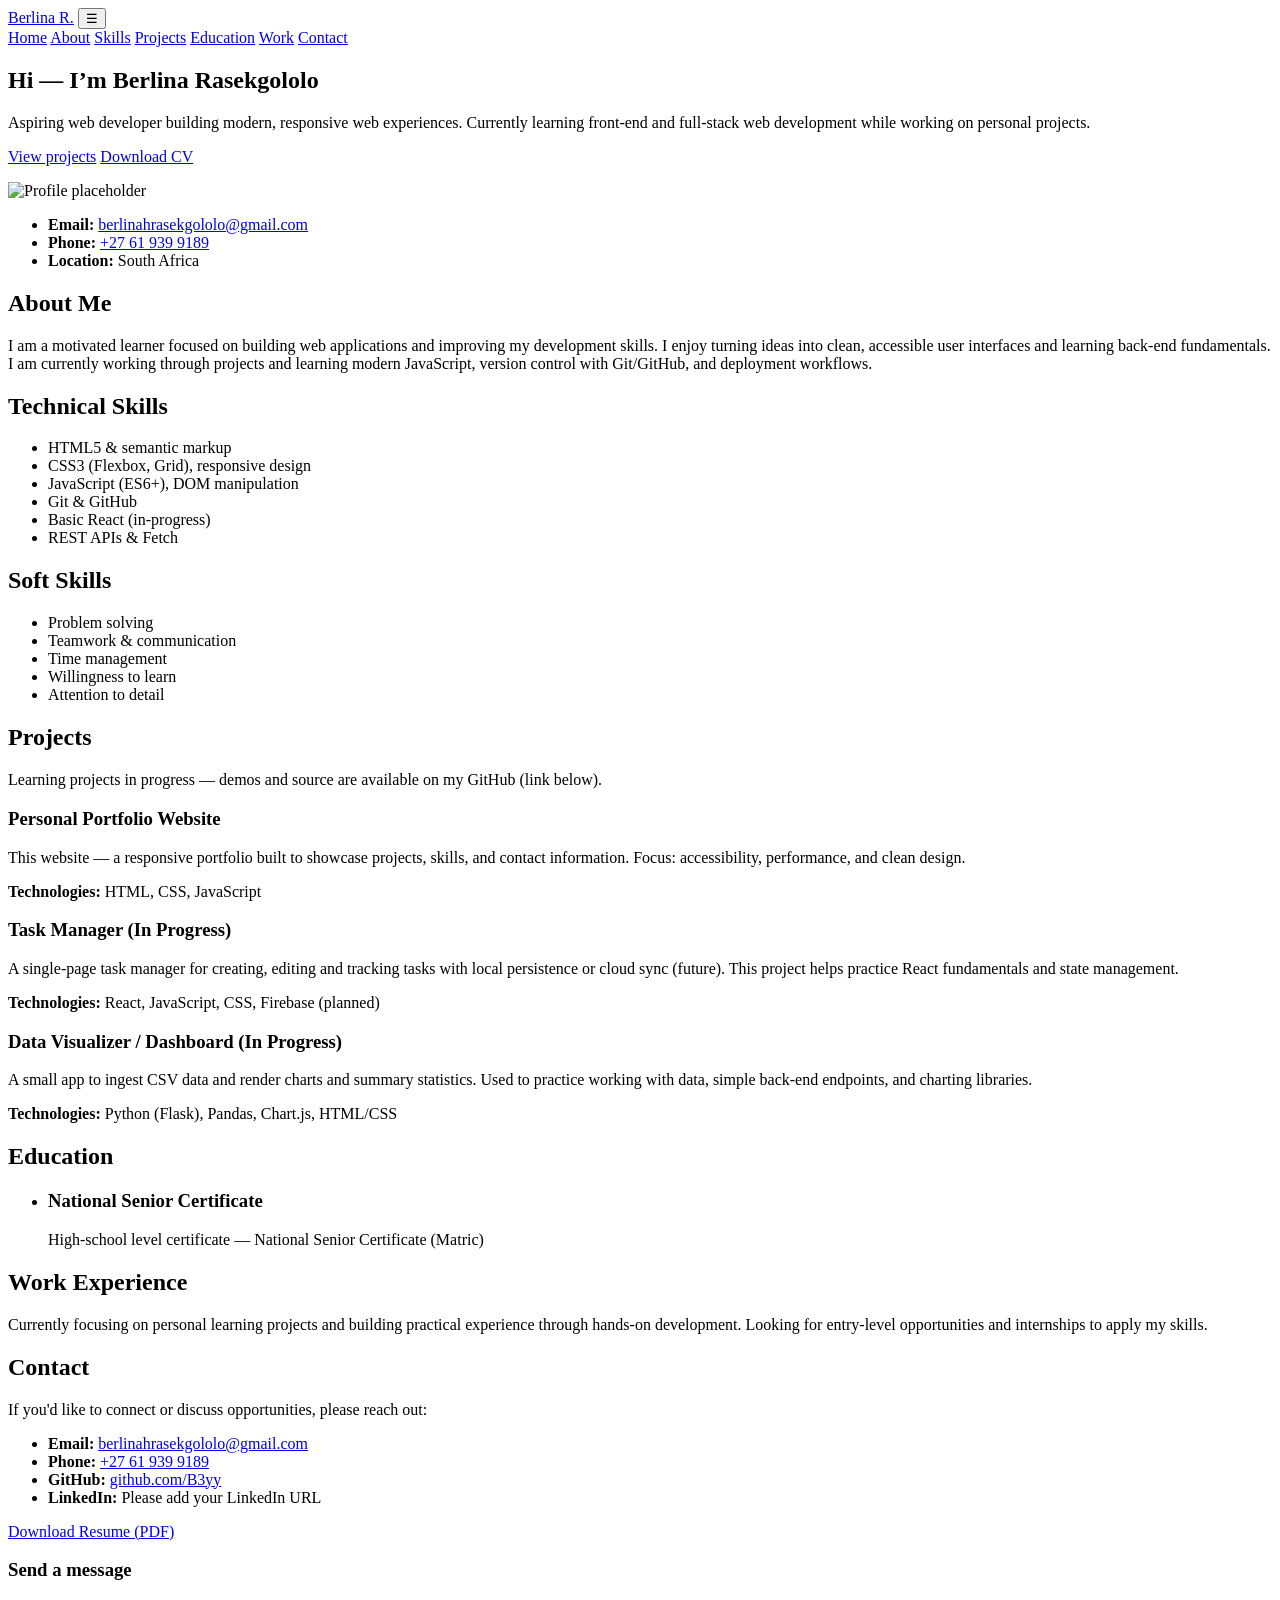
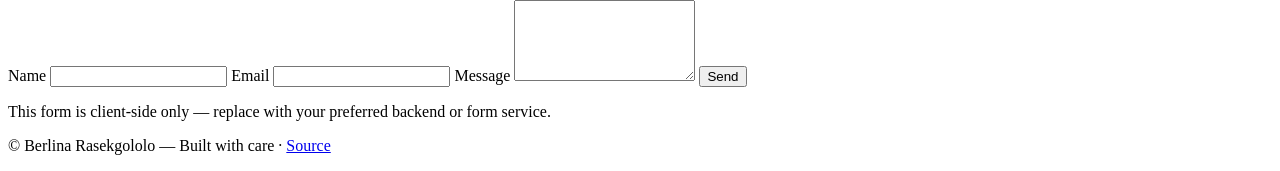
==== index.html @ 705319b6 "Add index.html for portfolio" ====
<!doctype html>
<html lang="en">
<head>
  <meta charset="utf-8">
  <meta name="viewport" content="width=device-width,initial-scale=1">
  <title>Berlina Rasekgololo — Portfolio</title>
  <meta name="description" content="Portfolio of Berlina Rasekgololo — aspiring web developer.">
  <link rel="stylesheet" href="/assets/styles.css">
  <link rel="icon" href="/assets/favicon.svg">
</head>
<body>
  <header class="nav-wrap">
    <div class="container nav">
      <a class="brand" href="#home">Berlina R.</a>
      <button id="navToggle" class="nav-toggle" aria-label="Toggle navigation">☰</button>
      <nav id="nav" class="nav-links">
        <a href="#home">Home</a>
        <a href="#about">About</a>
        <a href="#skills">Skills</a>
        <a href="#projects">Projects</a>
        <a href="#education">Education</a>
        <a href="#work">Work</a>
        <a href="#contact">Contact</a>
      </nav>
    </div>
  </header>

  <main>
    <!-- HOME -->
    <section id="home" class="hero">
      <div class="container hero-inner">
        <div class="hero-text">
          <h1>Hi — I’m Berlina Rasekgololo</h1>
          <p class="lead">Aspiring web developer building modern, responsive web experiences. Currently learning front-end and full-stack web development while working on personal projects.</p>
          <p class="actions">
            <a class="btn primary" href="#projects">View projects</a>
            <a class="btn" href="/assets/BERLINA_RASEKGOLOLO_Resume.pdf" download>Download CV</a>
          </p>
        </div>
        <div class="hero-card">
          <img alt="Profile placeholder" src="/assets/profile-placeholder.svg">
          <ul class="contact-mini">
            <li><strong>Email:</strong> <a href="mailto:berlinahrasekgololo@gmail.com">berlinahrasekgololo@gmail.com</a></li>
            <li><strong>Phone:</strong> <a href="tel:+27619399189">+27 61 939 9189</a></li>
            <li><strong>Location:</strong> South Africa</li>
          </ul>
        </div>
      </div>
    </section>

    <!-- ABOUT -->
    <section id="about" class="section">
      <div class="container">
        <h2>About Me</h2>
        <p>I am a motivated learner focused on building web applications and improving my development skills. I enjoy turning ideas into clean, accessible user interfaces and learning back-end fundamentals. I am currently working through projects and learning modern JavaScript, version control with Git/GitHub, and deployment workflows.</p>
      </div>
    </section>

    <!-- SKILLS -->
    <section id="skills" class="section alt">
      <div class="container grid-2">
        <div>
          <h2>Technical Skills</h2>
          <ul class="skills-list">
            <li>HTML5 &amp; semantic markup</li>
            <li>CSS3 (Flexbox, Grid), responsive design</li>
            <li>JavaScript (ES6+), DOM manipulation</li>
            <li>Git &amp; GitHub</li>
            <li>Basic React (in-progress)</li>
            <li>REST APIs &amp; Fetch</li>
          </ul>
        </div>
        <div>
          <h2>Soft Skills</h2>
          <ul class="skills-list">
            <li>Problem solving</li>
            <li>Teamwork &amp; communication</li>
            <li>Time management</li>
            <li>Willingness to learn</li>
            <li>Attention to detail</li>
          </ul>
        </div>
      </div>
    </section>

    <!-- PROJECTS -->
    <section id="projects" class="section">
      <div class="container">
        <h2>Projects</h2>
        <p class="muted">Learning projects in progress — demos and source are available on my GitHub (link below).</p>

        <div class="projects">
          <article class="project">
            <h3>Personal Portfolio Website</h3>
            <p>This website — a responsive portfolio built to showcase projects, skills, and contact information. Focus: accessibility, performance, and clean design.</p>
            <p class="project-tech"><strong>Technologies:</strong> HTML, CSS, JavaScript</p>
          </article>

          <article class="project">
            <h3>Task Manager (In Progress)</h3>
            <p>A single-page task manager for creating, editing and tracking tasks with local persistence or cloud sync (future). This project helps practice React fundamentals and state management.</p>
            <p class="project-tech"><strong>Technologies:</strong> React, JavaScript, CSS, Firebase (planned)</p>
          </article>

          <article class="project">
            <h3>Data Visualizer / Dashboard (In Progress)</h3>
            <p>A small app to ingest CSV data and render charts and summary statistics. Used to practice working with data, simple back-end endpoints, and charting libraries.</p>
            <p class="project-tech"><strong>Technologies:</strong> Python (Flask), Pandas, Chart.js, HTML/CSS</p>
          </article>
        </div>
      </div>
    </section>

    <!-- EDUCATION -->
    <section id="education" class="section alt">
      <div class="container">
        <h2>Education</h2>
        <ul class="education-list">
          <li>
            <h3>National Senior Certificate</h3>
            <p>High-school level certificate — National Senior Certificate (Matric)</p>
          </li>
        </ul>
      </div>
    </section>

    <!-- WORK EXPERIENCE -->
    <section id="work" class="section">
      <div class="container">
        <h2>Work Experience</h2>
        <p>Currently focusing on personal learning projects and building practical experience through hands-on development. Looking for entry-level opportunities and internships to apply my skills.</p>
      </div>
    </section>

    <!-- CONTACT -->
    <section id="contact" class="section alt">
      <div class="container contact-grid">
        <div>
          <h2>Contact</h2>
          <p>If you'd like to connect or discuss opportunities, please reach out:</p>
          <ul class="contact-list">
            <li><strong>Email:</strong> <a href="mailto:berlinahrasekgololo@gmail.com">berlinahrasekgololo@gmail.com</a></li>
            <li><strong>Phone:</strong> <a href="tel:+27619399189">+27 61 939 9189</a></li>
            <li><strong>GitHub:</strong> <a href="https://github.com/B3yy">github.com/B3yy</a></li>
            <li><strong>LinkedIn:</strong> <span class="muted">Please add your LinkedIn URL</span></li>
          </ul>
          <p><a class="btn" href="/assets/BERLINA_RASEKGOLOLO_Resume.pdf" download>Download Resume (PDF)</a></p>
        </div>
        <div>
          <h3>Send a message</h3>
          <form id="contactForm">
            <label for="name">Name</label>
            <input id="name" name="name" required>
            <label for="email">Email</label>
            <input id="email" name="email" type="email" required>
            <label for="message">Message</label>
            <textarea id="message" name="message" rows="5" required></textarea>
            <button class="btn primary" type="submit">Send</button>
            <p class="form-note muted">This form is client-side only — replace with your preferred backend or form service.</p>
          </form>
        </div>
      </div>
    </section>
  </main>

  <footer class="site-footer">
    <div class="container">
      <p>© <span id="year"></span> Berlina Rasekgololo — Built with care · <a href="https://github.com/B3yy/Berlina.github.io-">Source</a></p>
    </div>
  </footer>

  <script src="/assets/script.js"></script>
</body>
</html>
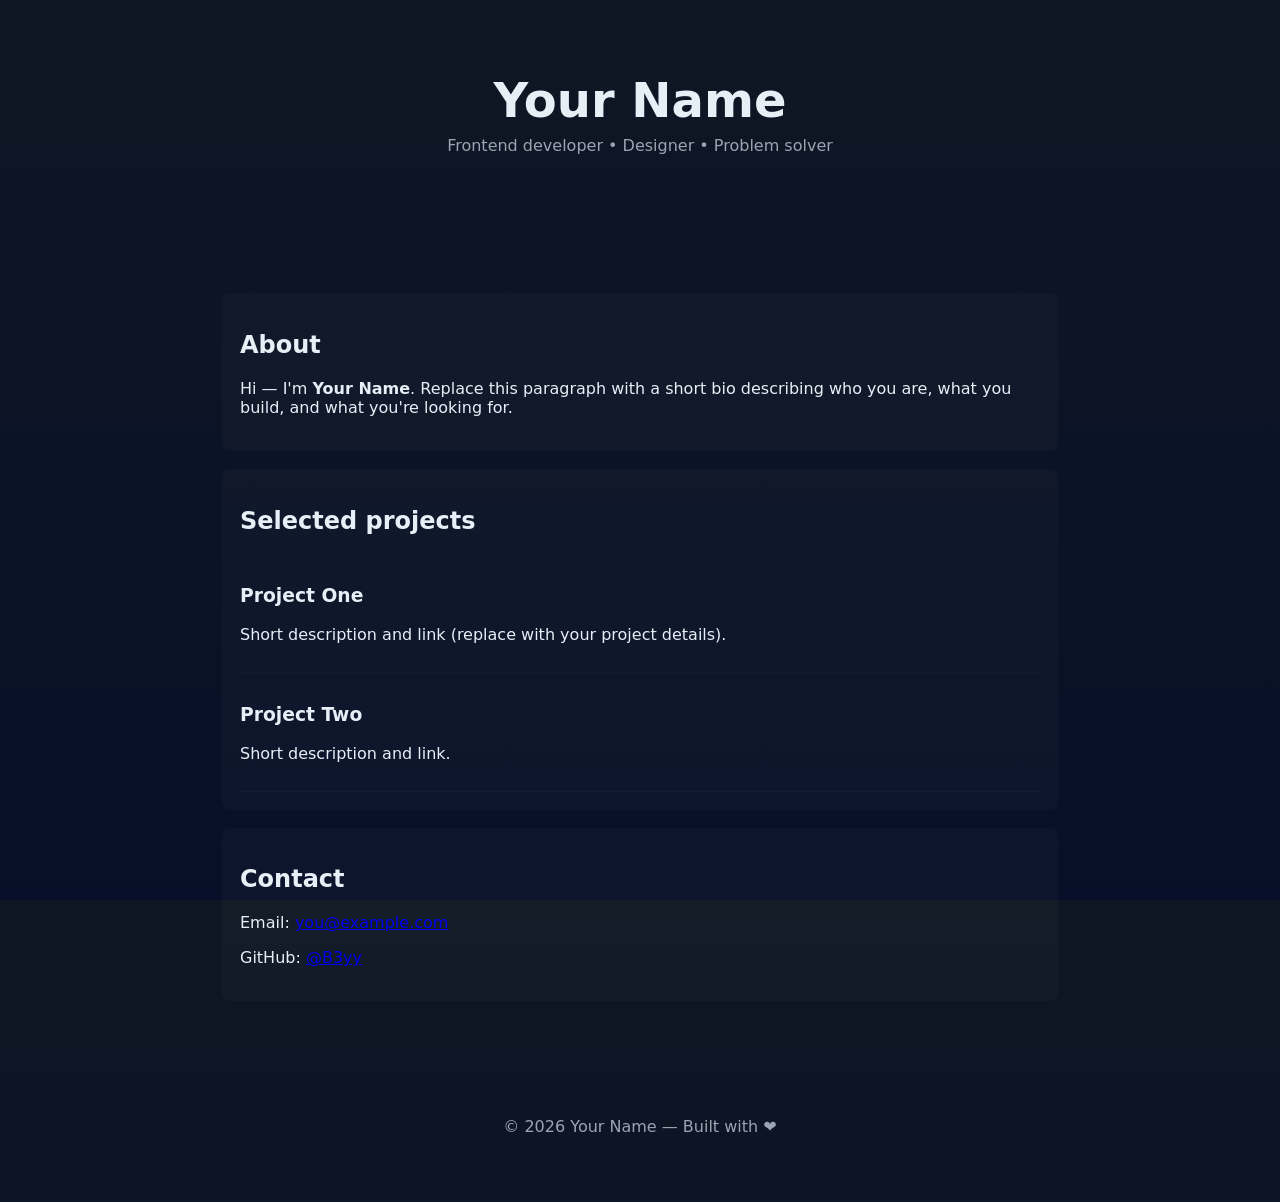
==== commit 7f531953: "Add default portfolio (index.html, css, README, LICENSE, .gitignore, images)" ====
--- a/index.html
+++ b/index.html
@@ -3,172 +3,48 @@
 <head>
   <meta charset="utf-8">
   <meta name="viewport" content="width=device-width,initial-scale=1">
-  <title>Berlina Rasekgololo — Portfolio</title>
-  <meta name="description" content="Portfolio of Berlina Rasekgololo — aspiring web developer.">
-  <link rel="stylesheet" href="/assets/styles.css">
-  <link rel="icon" href="/assets/favicon.svg">
+  <title>Your Name — Portfolio</title>
+  <link rel="stylesheet" href="/css/styles.css">
 </head>
 <body>
-  <header class="nav-wrap">
-    <div class="container nav">
-      <a class="brand" href="#home">Berlina R.</a>
-      <button id="navToggle" class="nav-toggle" aria-label="Toggle navigation">☰</button>
-      <nav id="nav" class="nav-links">
-        <a href="#home">Home</a>
-        <a href="#about">About</a>
-        <a href="#skills">Skills</a>
-        <a href="#projects">Projects</a>
-        <a href="#education">Education</a>
-        <a href="#work">Work</a>
-        <a href="#contact">Contact</a>
-      </nav>
+  <header class="site-header">
+    <div class="container">
+      <h1>Your Name</h1>
+      <p class="tagline">Frontend developer • Designer • Problem solver</p>
     </div>
   </header>
 
-  <main>
-    <!-- HOME -->
-    <section id="home" class="hero">
-      <div class="container hero-inner">
-        <div class="hero-text">
-          <h1>Hi — I’m Berlina Rasekgololo</h1>
-          <p class="lead">Aspiring web developer building modern, responsive web experiences. Currently learning front-end and full-stack web development while working on personal projects.</p>
-          <p class="actions">
-            <a class="btn primary" href="#projects">View projects</a>
-            <a class="btn" href="/assets/BERLINA_RASEKGOLOLO_Resume.pdf" download>Download CV</a>
-          </p>
-        </div>
-        <div class="hero-card">
-          <img alt="Profile placeholder" src="/assets/profile-placeholder.svg">
-          <ul class="contact-mini">
-            <li><strong>Email:</strong> <a href="mailto:berlinahrasekgololo@gmail.com">berlinahrasekgololo@gmail.com</a></li>
-            <li><strong>Phone:</strong> <a href="tel:+27619399189">+27 61 939 9189</a></li>
-            <li><strong>Location:</strong> South Africa</li>
-          </ul>
-        </div>
-      </div>
+  <main class="container">
+    <section id="about">
+      <h2>About</h2>
+      <p>Hi — I'm <strong>Your Name</strong>. Replace this paragraph with a short bio describing who you are, what you build, and what you're looking for.</p>
     </section>
 
-    <!-- ABOUT -->
-    <section id="about" class="section">
-      <div class="container">
-        <h2>About Me</h2>
-        <p>I am a motivated learner focused on building web applications and improving my development skills. I enjoy turning ideas into clean, accessible user interfaces and learning back-end fundamentals. I am currently working through projects and learning modern JavaScript, version control with Git/GitHub, and deployment workflows.</p>
-      </div>
+    <section id="projects">
+      <h2>Selected projects</h2>
+      <ul class="projects-list">
+        <li>
+          <h3>Project One</h3>
+          <p>Short description and link (replace with your project details).</p>
+        </li>
+        <li>
+          <h3>Project Two</h3>
+          <p>Short description and link.</p>
+        </li>
+      </ul>
     </section>
 
-    <!-- SKILLS -->
-    <section id="skills" class="section alt">
-      <div class="container grid-2">
-        <div>
-          <h2>Technical Skills</h2>
-          <ul class="skills-list">
-            <li>HTML5 &amp; semantic markup</li>
-            <li>CSS3 (Flexbox, Grid), responsive design</li>
-            <li>JavaScript (ES6+), DOM manipulation</li>
-            <li>Git &amp; GitHub</li>
-            <li>Basic React (in-progress)</li>
-            <li>REST APIs &amp; Fetch</li>
-          </ul>
-        </div>
-        <div>
-          <h2>Soft Skills</h2>
-          <ul class="skills-list">
-            <li>Problem solving</li>
-            <li>Teamwork &amp; communication</li>
-            <li>Time management</li>
-            <li>Willingness to learn</li>
-            <li>Attention to detail</li>
-          </ul>
-        </div>
-      </div>
-    </section>
-
-    <!-- PROJECTS -->
-    <section id="projects" class="section">
-      <div class="container">
-        <h2>Projects</h2>
-        <p class="muted">Learning projects in progress — demos and source are available on my GitHub (link below).</p>
-
-        <div class="projects">
-          <article class="project">
-            <h3>Personal Portfolio Website</h3>
-            <p>This website — a responsive portfolio built to showcase projects, skills, and contact information. Focus: accessibility, performance, and clean design.</p>
-            <p class="project-tech"><strong>Technologies:</strong> HTML, CSS, JavaScript</p>
-          </article>
-
-          <article class="project">
-            <h3>Task Manager (In Progress)</h3>
-            <p>A single-page task manager for creating, editing and tracking tasks with local persistence or cloud sync (future). This project helps practice React fundamentals and state management.</p>
-            <p class="project-tech"><strong>Technologies:</strong> React, JavaScript, CSS, Firebase (planned)</p>
-          </article>
-
-          <article class="project">
-            <h3>Data Visualizer / Dashboard (In Progress)</h3>
-            <p>A small app to ingest CSV data and render charts and summary statistics. Used to practice working with data, simple back-end endpoints, and charting libraries.</p>
-            <p class="project-tech"><strong>Technologies:</strong> Python (Flask), Pandas, Chart.js, HTML/CSS</p>
-          </article>
-        </div>
-      </div>
-    </section>
-
-    <!-- EDUCATION -->
-    <section id="education" class="section alt">
-      <div class="container">
-        <h2>Education</h2>
-        <ul class="education-list">
-          <li>
-            <h3>National Senior Certificate</h3>
-            <p>High-school level certificate — National Senior Certificate (Matric)</p>
-          </li>
-        </ul>
-      </div>
-    </section>
-
-    <!-- WORK EXPERIENCE -->
-    <section id="work" class="section">
-      <div class="container">
-        <h2>Work Experience</h2>
-        <p>Currently focusing on personal learning projects and building practical experience through hands-on development. Looking for entry-level opportunities and internships to apply my skills.</p>
-      </div>
-    </section>
-
-    <!-- CONTACT -->
-    <section id="contact" class="section alt">
-      <div class="container contact-grid">
-        <div>
-          <h2>Contact</h2>
-          <p>If you'd like to connect or discuss opportunities, please reach out:</p>
-          <ul class="contact-list">
-            <li><strong>Email:</strong> <a href="mailto:berlinahrasekgololo@gmail.com">berlinahrasekgololo@gmail.com</a></li>
-            <li><strong>Phone:</strong> <a href="tel:+27619399189">+27 61 939 9189</a></li>
-            <li><strong>GitHub:</strong> <a href="https://github.com/B3yy">github.com/B3yy</a></li>
-            <li><strong>LinkedIn:</strong> <span class="muted">Please add your LinkedIn URL</span></li>
-          </ul>
-          <p><a class="btn" href="/assets/BERLINA_RASEKGOLOLO_Resume.pdf" download>Download Resume (PDF)</a></p>
-        </div>
-        <div>
-          <h3>Send a message</h3>
-          <form id="contactForm">
-            <label for="name">Name</label>
-            <input id="name" name="name" required>
-            <label for="email">Email</label>
-            <input id="email" name="email" type="email" required>
-            <label for="message">Message</label>
-            <textarea id="message" name="message" rows="5" required></textarea>
-            <button class="btn primary" type="submit">Send</button>
-            <p class="form-note muted">This form is client-side only — replace with your preferred backend or form service.</p>
-          </form>
-        </div>
-      </div>
+    <section id="contact">
+      <h2>Contact</h2>
+      <p>Email: <a href="mailto:you@example.com">you@example.com</a></p>
+      <p>GitHub: <a href="https://github.com/B3yy">@B3yy</a></p>
     </section>
   </main>
 
   <footer class="site-footer">
     <div class="container">
-      <p>© <span id="year"></span> Berlina Rasekgololo — Built with care · <a href="https://github.com/B3yy/Berlina.github.io-">Source</a></p>
+      <p>© 2026 Your Name — Built with ❤️</p>
     </div>
   </footer>
-
-  <script src="/assets/script.js"></script>
 </body>
 </html>
--- a/css/styles.css
+++ b/css/styles.css
@@ -0,0 +1,20 @@
+/* Basic responsive portfolio styles */
+:root{
+  --bg:#0f1724;
+  --card:#0b1220;
+  --muted:#9aa4b2;
+  --accent:#4f46e5;
+  --text:#e6eef6;
+}
+*{box-sizing:border-box}
+html,body{height:100%;margin:0;font-family:system-ui,-apple-system,Segoe UI,Roboto,'Helvetica Neue',Arial;color:var(--text);background:linear-gradient(180deg,var(--bg),#071028)}
+.container{max-width:900px;margin:0 auto;padding:24px}
+.site-header{padding:40px 0;text-align:center}
+.site-header h1{margin:0;font-size:2.2rem}
+.tagline{color:var(--muted);margin-top:8px}
+main{padding-bottom:48px}
+section{background:rgba(255,255,255,0.02);border-radius:8px;padding:18px;margin:18px 0}
+.projects-list{list-style:none;padding:0;margin:0}
+.projects-list li{padding:12px 0;border-bottom:1px solid rgba(255,255,255,0.02)}
+.site-footer{text-align:center;padding:18px;color:var(--muted)}
+@media(min-width:700px){.site-header h1{font-size:3rem}.container{padding:32px}}
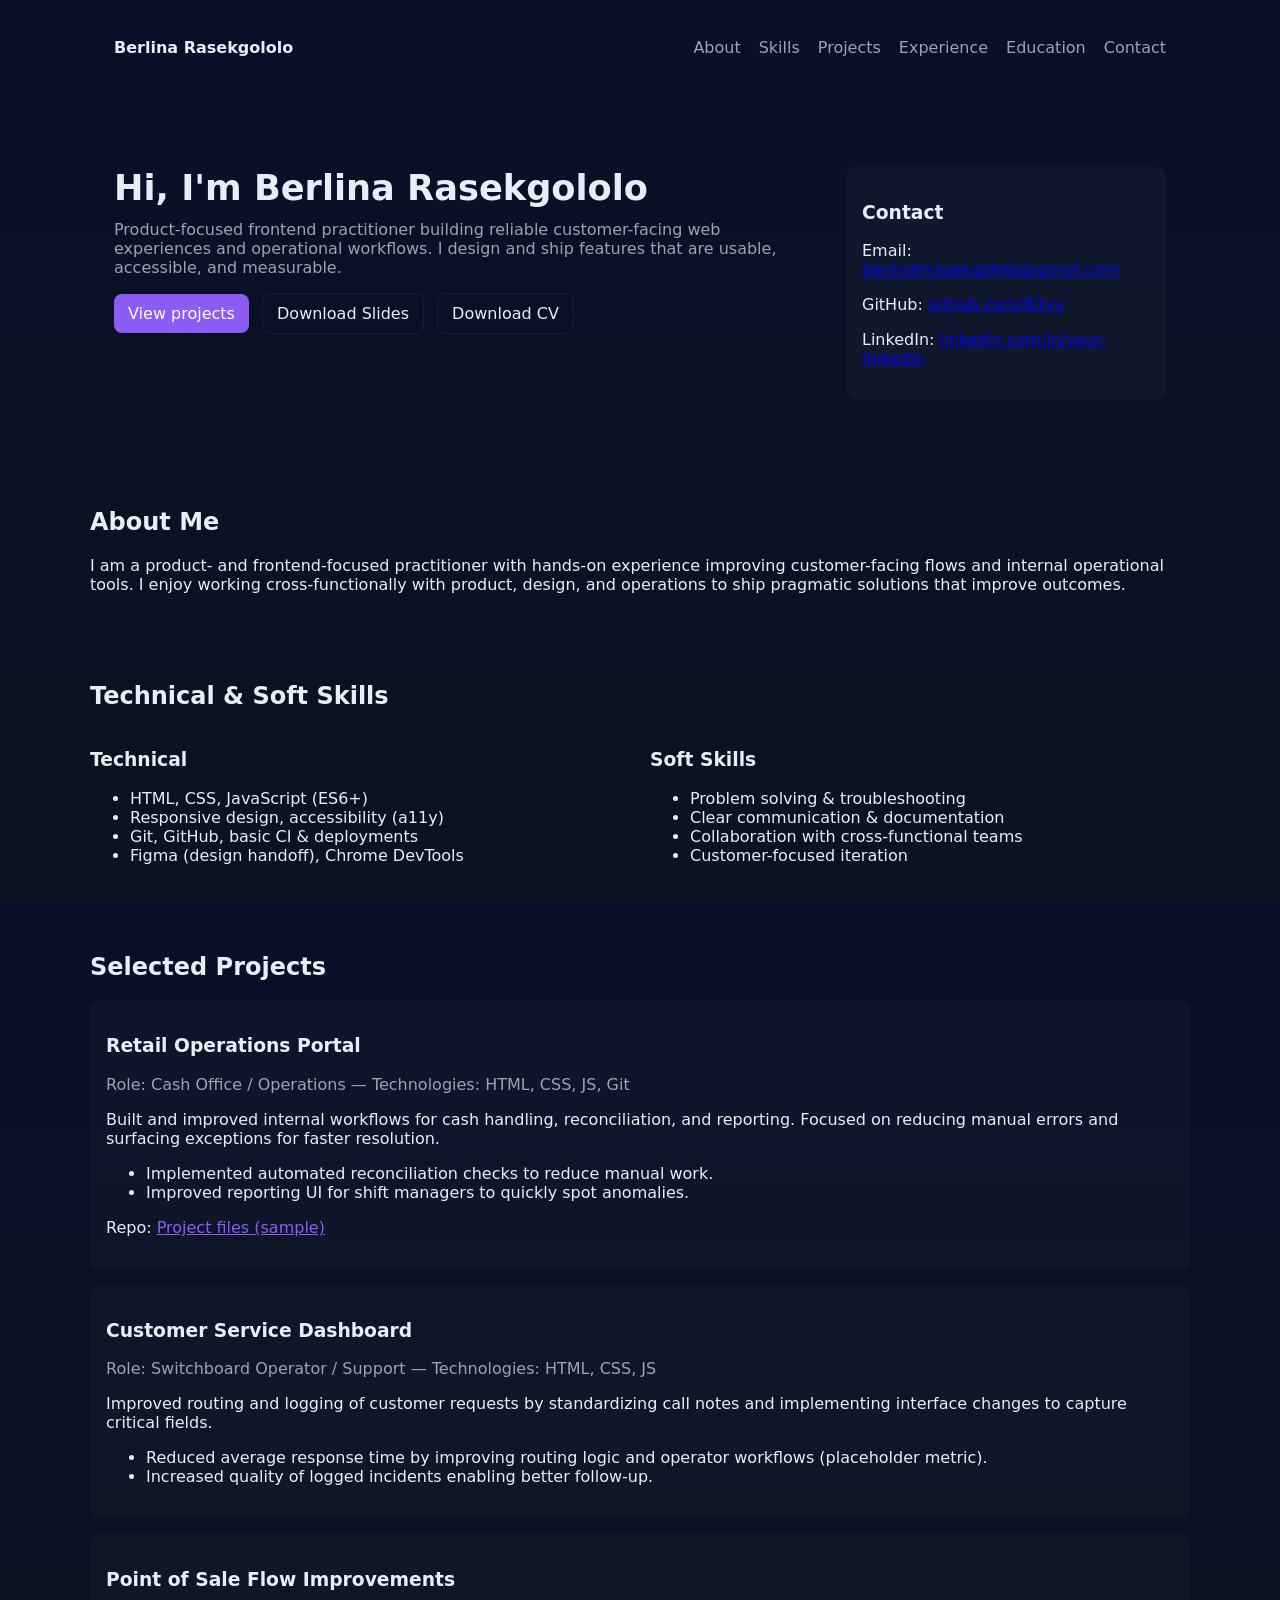
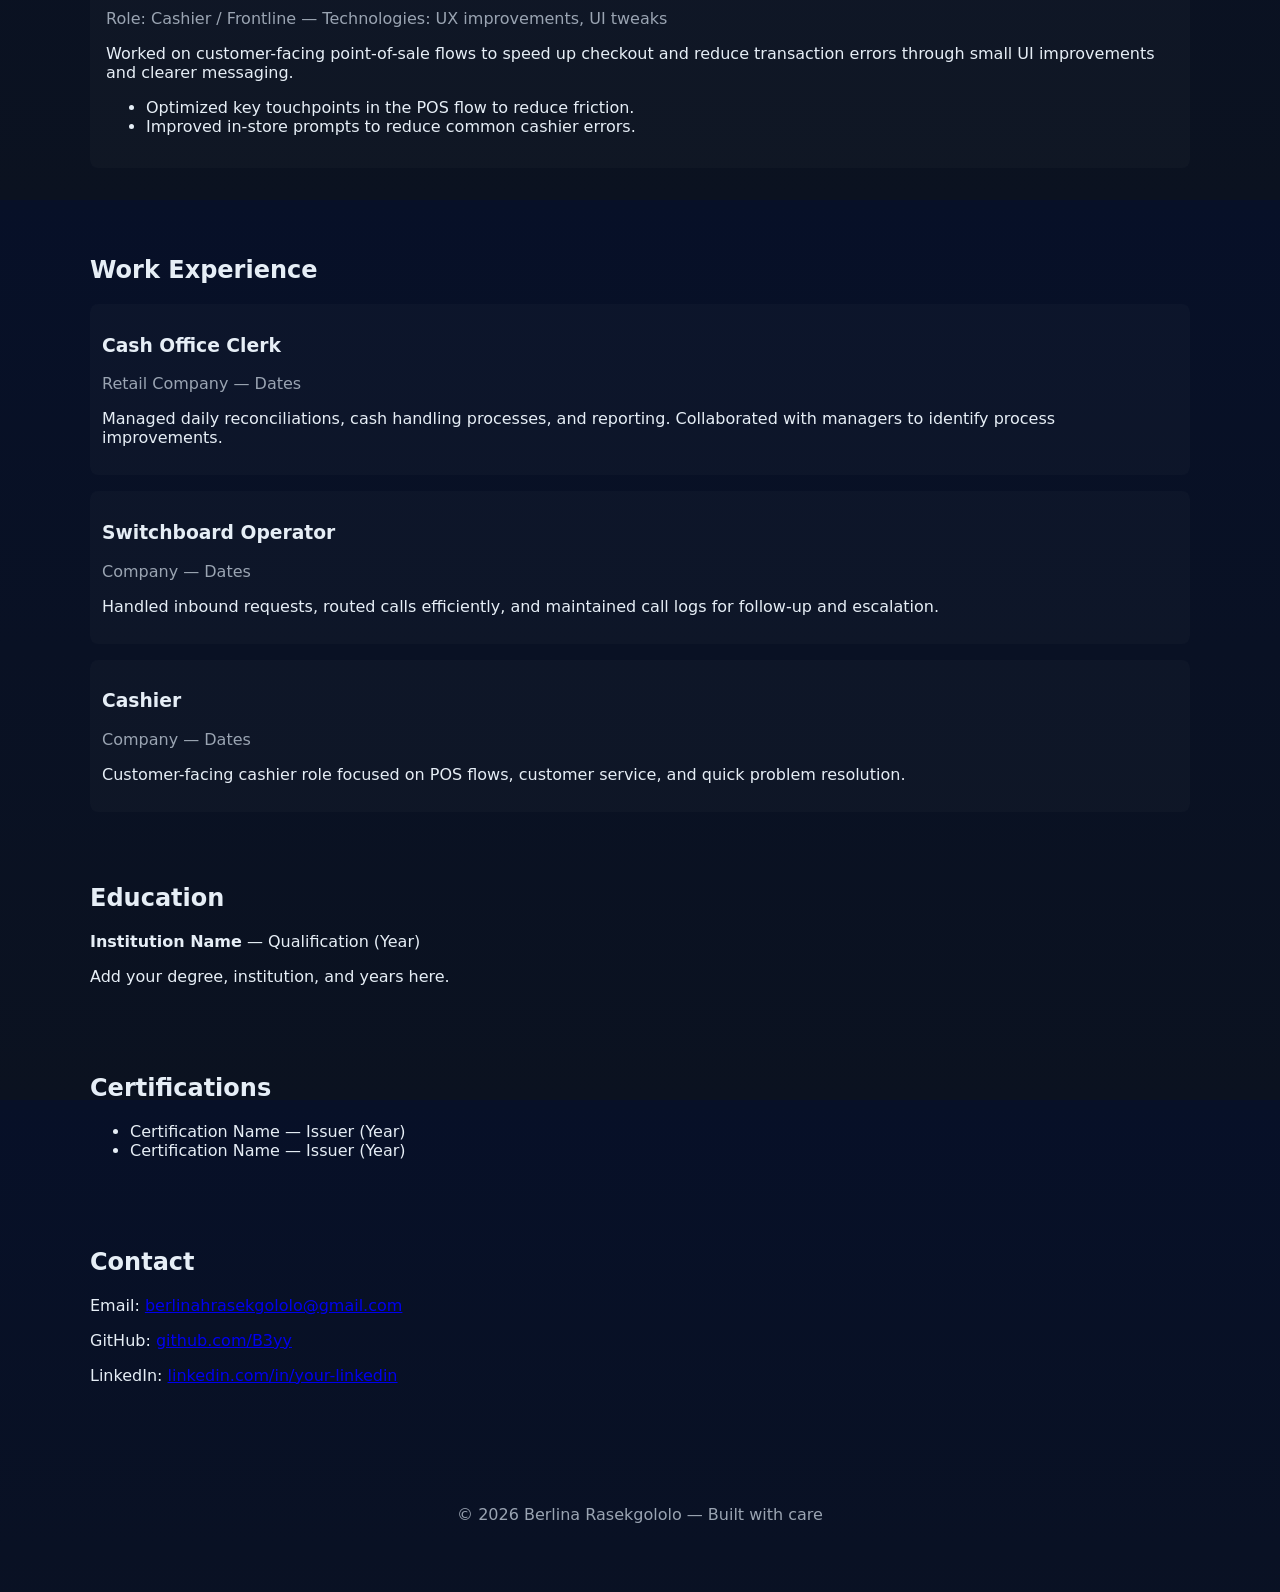
==== commit 152518d2: "Update site: modern responsive portfolio (home, about, skills, projects, education, certifications, " ====
--- a/index.html
+++ b/index.html
@@ -3,48 +3,176 @@
 <head>
   <meta charset="utf-8">
   <meta name="viewport" content="width=device-width,initial-scale=1">
-  <title>Your Name — Portfolio</title>
+  <title>Berlina Rasekgololo — Digital Product Portfolio</title>
+  <meta name="description" content="Berlina Rasekgololo — Product & Frontend portfolio. Selected projects, skills, and contact details.">
   <link rel="stylesheet" href="/css/styles.css">
+  <link rel="icon" href="/favicon.ico">
 </head>
 <body>
   <header class="site-header">
-    <div class="container">
-      <h1>Your Name</h1>
-      <p class="tagline">Frontend developer • Designer • Problem solver</p>
+    <div class="nav container">
+      <a class="brand" href="#home">Berlina Rasekgololo</a>
+      <button class="nav-toggle" id="navToggle" aria-label="Open navigation">☰</button>
+      <nav class="nav-links" id="navLinks">
+        <a href="#about">About</a>
+        <a href="#skills">Skills</a>
+        <a href="#projects">Projects</a>
+        <a href="#experience">Experience</a>
+        <a href="#education">Education</a>
+        <a href="#contact">Contact</a>
+      </nav>
     </div>
   </header>
 
-  <main class="container">
-    <section id="about">
-      <h2>About</h2>
-      <p>Hi — I'm <strong>Your Name</strong>. Replace this paragraph with a short bio describing who you are, what you build, and what you're looking for.</p>
+  <main>
+    <section id="home" class="hero">
+      <div class="container hero-grid">
+        <div class="hero-content">
+          <h1>Hi, I'm Berlina Rasekgololo</h1>
+          <p class="lead">Product-focused frontend practitioner building reliable customer-facing web experiences and operational workflows. I design and ship features that are usable, accessible, and measurable.</p>
+          <p class="cta">
+            <a class="btn primary" href="#projects">View projects</a>
+            <a class="btn outline" href="/assets/Berlina_Rasekgololo_Portfolio.pptx" download>Download Slides</a>
+            <a class="btn outline" href="/assets/BERLINA_RASEKGOLOLO_Resume.pdf" download>Download CV</a>
+          </p>
+        </div>
+        <div class="hero-aside">
+          <div class="card">
+            <h3>Contact</h3>
+            <p>Email: <a href="mailto:berlinahrasekgololo@gmail.com">berlinahrasekgololo@gmail.com</a></p>
+            <p>GitHub: <a href="https://github.com/B3yy" target="_blank" rel="noopener">github.com/B3yy</a></p>
+            <p>LinkedIn: <a href="https://linkedin.com/in/your-linkedin" target="_blank" rel="noopener">linkedin.com/in/your-linkedin</a></p>
+          </div>
+        </div>
+      </div>
     </section>
 
-    <section id="projects">
-      <h2>Selected projects</h2>
-      <ul class="projects-list">
-        <li>
-          <h3>Project One</h3>
-          <p>Short description and link (replace with your project details).</p>
-        </li>
-        <li>
-          <h3>Project Two</h3>
-          <p>Short description and link.</p>
-        </li>
+    <section id="about" class="container section">
+      <h2>About Me</h2>
+      <p>I am a product- and frontend-focused practitioner with hands-on experience improving customer-facing flows and internal operational tools. I enjoy working cross-functionally with product, design, and operations to ship pragmatic solutions that improve outcomes.</p>
+    </section>
+
+    <section id="skills" class="container section">
+      <h2>Technical & Soft Skills</h2>
+      <div class="skills-grid">
+        <div>
+          <h3>Technical</h3>
+          <ul>
+            <li>HTML, CSS, JavaScript (ES6+)</li>
+            <li>Responsive design, accessibility (a11y)</li>
+            <li>Git, GitHub, basic CI & deployments</li>
+            <li>Figma (design handoff), Chrome DevTools</li>
+          </ul>
+        </div>
+        <div>
+          <h3>Soft Skills</h3>
+          <ul>
+            <li>Problem solving & troubleshooting</li>
+            <li>Clear communication & documentation</li>
+            <li>Collaboration with cross-functional teams</li>
+            <li>Customer-focused iteration</li>
+          </ul>
+        </div>
+      </div>
+    </section>
+
+    <section id="projects" class="container section">
+      <h2>Selected Projects</h2>
+
+      <article class="project">
+        <h3>Retail Operations Portal</h3>
+        <p class="muted">Role: Cash Office / Operations — Technologies: HTML, CSS, JS, Git</p>
+        <p>Built and improved internal workflows for cash handling, reconciliation, and reporting. Focused on reducing manual errors and surfacing exceptions for faster resolution.</p>
+        <ul>
+          <li>Implemented automated reconciliation checks to reduce manual work.</li>
+          <li>Improved reporting UI for shift managers to quickly spot anomalies.</li>
+        </ul>
+        <p class="project-links">Repo: <a href="https://github.com/B3yy/Berlina.github.io-" target="_blank" rel="noopener">Project files (sample)</a></p>
+      </article>
+
+      <article class="project">
+        <h3>Customer Service Dashboard</h3>
+        <p class="muted">Role: Switchboard Operator / Support — Technologies: HTML, CSS, JS</p>
+        <p>Improved routing and logging of customer requests by standardizing call notes and implementing interface changes to capture critical fields.</p>
+        <ul>
+          <li>Reduced average response time by improving routing logic and operator workflows (placeholder metric).</li>
+          <li>Increased quality of logged incidents enabling better follow-up.</li>
+        </ul>
+      </article>
+
+      <article class="project">
+        <h3>Point of Sale Flow Improvements</h3>
+        <p class="muted">Role: Cashier / Frontline — Technologies: UX improvements, UI tweaks</p>
+        <p>Worked on customer-facing point-of-sale flows to speed up checkout and reduce transaction errors through small UI improvements and clearer messaging.</p>
+        <ul>
+          <li>Optimized key touchpoints in the POS flow to reduce friction.</li>
+          <li>Improved in-store prompts to reduce common cashier errors.</li>
+        </ul>
+      </article>
+
+    </section>
+
+    <section id="experience" class="container section">
+      <h2>Work Experience</h2>
+      <div class="timeline">
+        <div class="timeline-item">
+          <h3>Cash Office Clerk</h3>
+          <p class="muted">Retail Company — Dates</p>
+          <p>Managed daily reconciliations, cash handling processes, and reporting. Collaborated with managers to identify process improvements.</p>
+        </div>
+
+        <div class="timeline-item">
+          <h3>Switchboard Operator</h3>
+          <p class="muted">Company — Dates</p>
+          <p>Handled inbound requests, routed calls efficiently, and maintained call logs for follow-up and escalation.</p>
+        </div>
+
+        <div class="timeline-item">
+          <h3>Cashier</h3>
+          <p class="muted">Company — Dates</p>
+          <p>Customer-facing cashier role focused on POS flows, customer service, and quick problem resolution.</p>
+        </div>
+      </div>
+    </section>
+
+    <section id="education" class="container section">
+      <h2>Education</h2>
+      <p><strong>Institution Name</strong> — Qualification (Year)</p>
+      <p>Add your degree, institution, and years here.</p>
+    </section>
+
+    <section id="certifications" class="container section">
+      <h2>Certifications</h2>
+      <ul>
+        <li>Certification Name — Issuer (Year)</li>
+        <li>Certification Name — Issuer (Year)</li>
       </ul>
     </section>
 
-    <section id="contact">
+    <section id="contact" class="container section">
       <h2>Contact</h2>
-      <p>Email: <a href="mailto:you@example.com">you@example.com</a></p>
-      <p>GitHub: <a href="https://github.com/B3yy">@B3yy</a></p>
+      <p>Email: <a href="mailto:berlinahrasekgololo@gmail.com">berlinahrasekgololo@gmail.com</a></p>
+      <p>GitHub: <a href="https://github.com/B3yy" target="_blank" rel="noopener">github.com/B3yy</a></p>
+      <p>LinkedIn: <a href="https://linkedin.com/in/your-linkedin" target="_blank" rel="noopener">linkedin.com/in/your-linkedin</a></p>
     </section>
+
   </main>
 
   <footer class="site-footer">
     <div class="container">
-      <p>© 2026 Your Name — Built with ❤️</p>
+      <p>© 2026 Berlina Rasekgololo — Built with care</p>
     </div>
   </footer>
+
+  <script>
+    // nav toggle for mobile
+    const navToggle = document.getElementById('navToggle');
+    const navLinks = document.getElementById('navLinks');
+    navToggle.addEventListener('click', () => {
+      const expanded = navToggle.getAttribute('aria-expanded') === 'true';
+      navToggle.setAttribute('aria-expanded', String(!expanded));
+      navLinks.classList.toggle('open');
+    });
+  </script>
 </body>
 </html>
--- a/css/styles.css
+++ b/css/styles.css
@@ -1,20 +1,51 @@
-/* Basic responsive portfolio styles */
+/* styles.css — modern responsive portfolio */
 :root{
-  --bg:#0f1724;
+  --bg:#071028;
   --card:#0b1220;
   --muted:#9aa4b2;
-  --accent:#4f46e5;
+  --accent:#8b5cf6;
   --text:#e6eef6;
+  --max-width:1100px;
 }
 *{box-sizing:border-box}
-html,body{height:100%;margin:0;font-family:system-ui,-apple-system,Segoe UI,Roboto,'Helvetica Neue',Arial;color:var(--text);background:linear-gradient(180deg,var(--bg),#071028)}
-.container{max-width:900px;margin:0 auto;padding:24px}
-.site-header{padding:40px 0;text-align:center}
-.site-header h1{margin:0;font-size:2.2rem}
-.tagline{color:var(--muted);margin-top:8px}
-main{padding-bottom:48px}
-section{background:rgba(255,255,255,0.02);border-radius:8px;padding:18px;margin:18px 0}
-.projects-list{list-style:none;padding:0;margin:0}
-.projects-list li{padding:12px 0;border-bottom:1px solid rgba(255,255,255,0.02)}
-.site-footer{text-align:center;padding:18px;color:var(--muted)}
-@media(min-width:700px){.site-header h1{font-size:3rem}.container{padding:32px}}
+html,body{height:100%;margin:0;font-family:Inter,ui-sans-serif,system-ui,-apple-system,Segoe UI,Roboto,'Helvetica Neue',Arial;color:var(--text);background:linear-gradient(180deg,var(--bg),#0b1220)}
+.container{max-width:var(--max-width);margin:0 auto;padding:24px}
+.site-header{background:transparent;padding:14px 0;position:sticky;top:0;z-index:20}
+.nav{display:flex;align-items:center;justify-content:space-between}
+.brand{font-weight:700;color:var(--text);text-decoration:none}
+.nav-links{display:flex;gap:18px}
+.nav-links a{color:var(--muted);text-decoration:none}
+.nav-toggle{display:none;background:none;border:0;color:var(--text);font-size:1.2rem}
+.hero{padding:48px 0}
+.hero-grid{display:grid;grid-template-columns:1fr 320px;gap:24px;align-items:start}
+.hero-content h1{margin:0;font-size:2.2rem}
+.lead{color:var(--muted);margin-top:12px}
+.btn{display:inline-block;padding:10px 14px;border-radius:8px;text-decoration:none;margin-right:8px}
+.primary{background:var(--accent);color:white}
+.outline{border:1px solid rgba(255,255,255,0.06);color:var(--text);background:transparent}
+.card{background:rgba(255,255,255,0.03);padding:16px;border-radius:10px}
+.section{padding:36px 0}
+.section h2{margin-top:0}
+.skills-grid{display:grid;grid-template-columns:1fr 1fr;gap:20px}
+.project{background:rgba(255,255,255,0.02);padding:16px;border-radius:8px;margin-bottom:16px}
+.muted{color:var(--muted)}
+.timeline{display:grid;gap:16px}
+.timeline-item{background:rgba(255,255,255,0.02);padding:12px;border-radius:8px}
+.site-footer{padding:28px 0;text-align:center;color:var(--muted)}
+.project-links a{color:var(--accent)}
+
+/* Responsive */
+@media(max-width:900px){
+  .hero-grid{grid-template-columns:1fr}
+  .hero-aside{order:2}
+}
+@media(max-width:700px){
+  .nav-links{display:none}
+  .nav-links.open{display:flex;flex-direction:column;position:absolute;right:24px;top:64px;background:var(--card);padding:12px;border-radius:8px}
+  .nav-toggle{display:block}
+  .container{padding:16px}
+  .hero-content h1{font-size:1.8rem}
+}
+
+/* Accessibility */
+a:focus{outline:3px solid rgba(139,92,246,0.25);outline-offset:2px}
